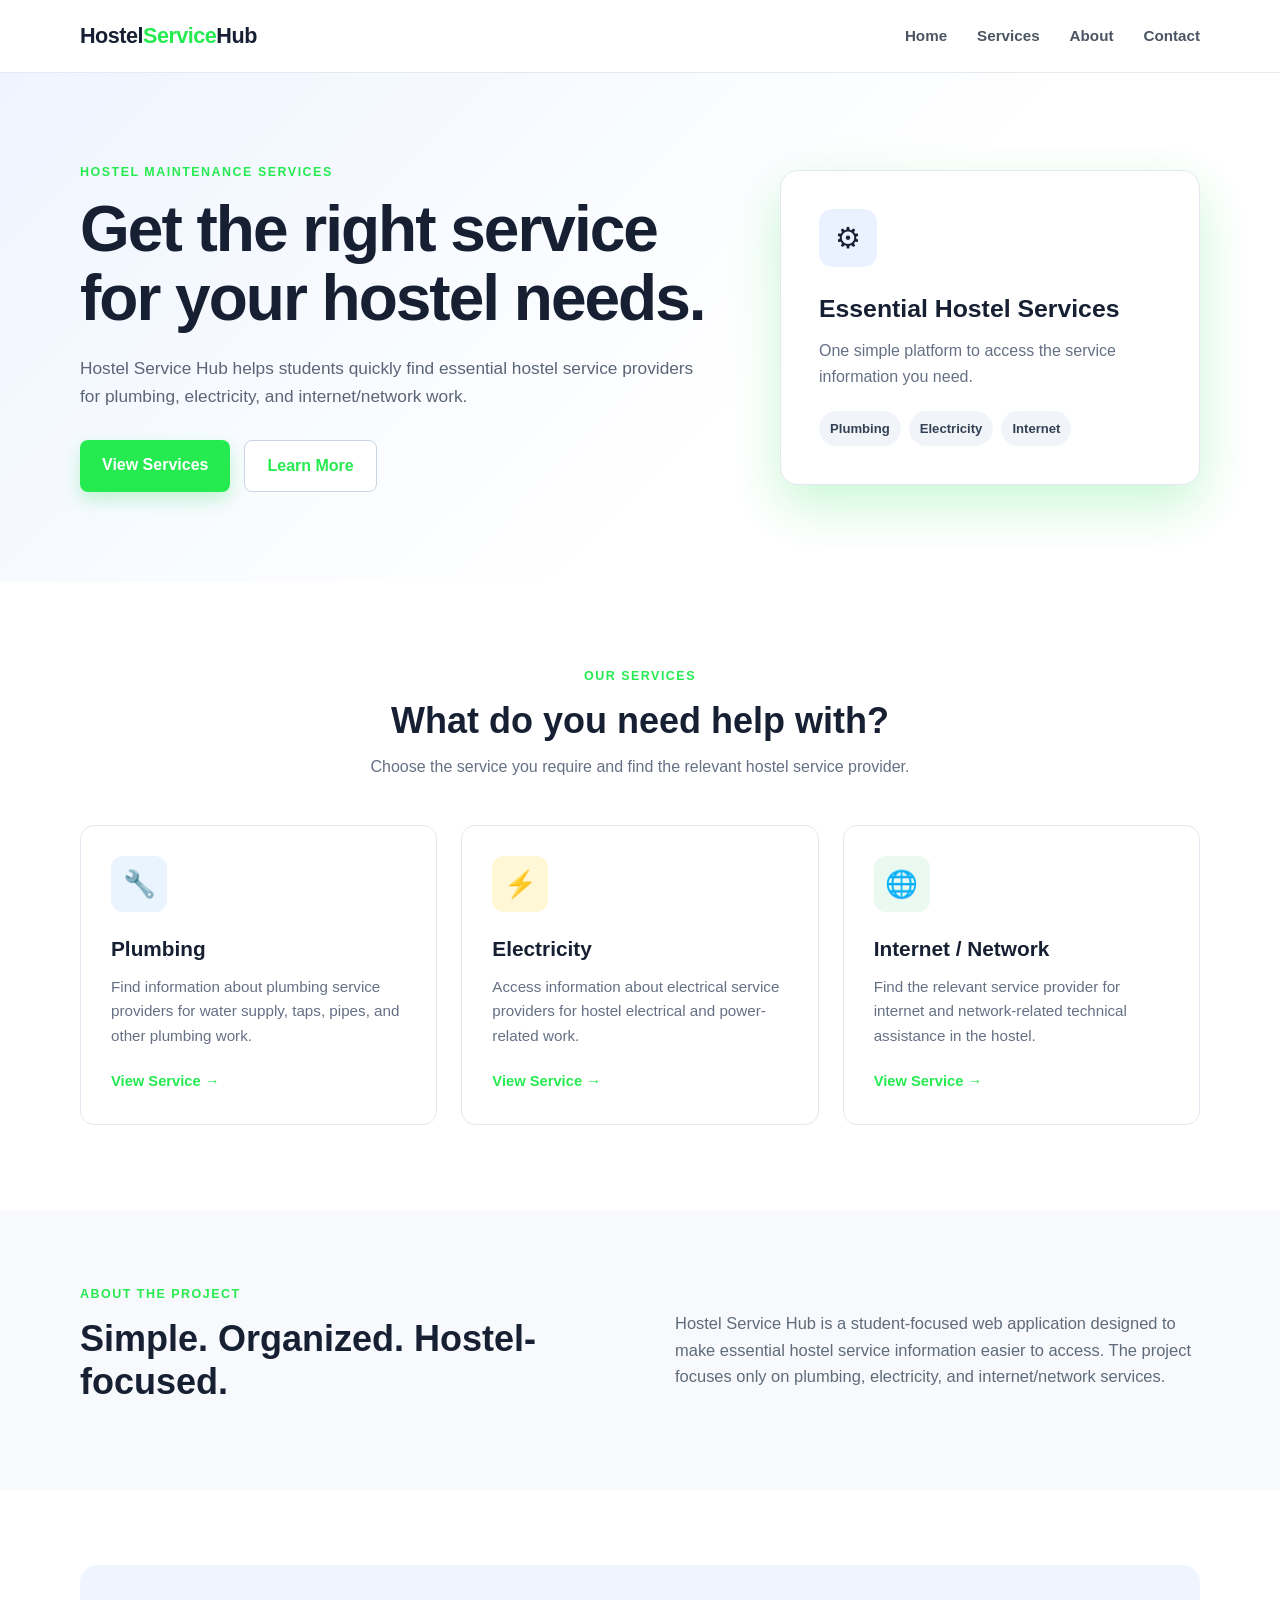
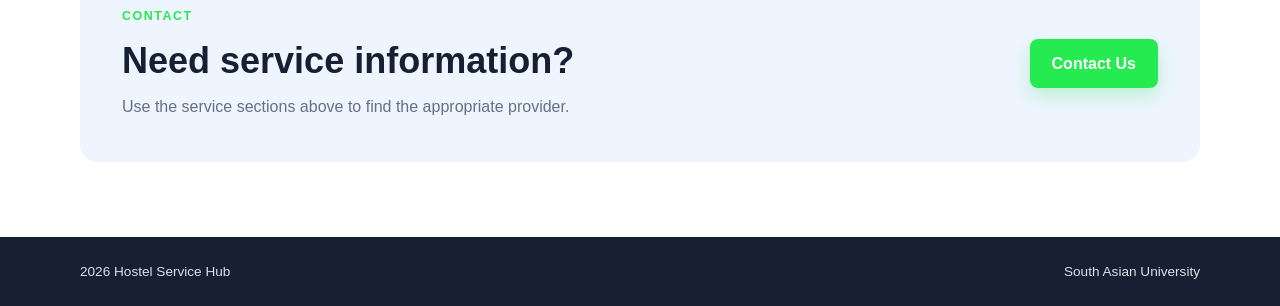
==== index.html @ 9fb8e8ba "Add files via upload" ====
<!DOCTYPE html>
<html lang="en">
<head>
<meta charset="UTF-8">
<meta name="viewport" content="width=device-width, initial-scale=1.0">
<title>Hostel Service Hub</title>
<link rel="stylesheet" href="style.css">
</head>
<body>

<header class="navbar">
  <div class="container nav-container">
    <a class="logo" href="#home">Hostel<span>Service</span>Hub</a>
    <nav>
      <ul class="nav-links">
        <li><a href="#home">Home</a></li>
        <li><a href="#services">Services</a></li>
        <li><a href="#about">About</a></li>
        <li><a href="#contact">Contact</a></li>
      </ul>
    </nav>
  </div>
</header>

<main>
<section class="hero" id="home">
  <div class="container hero-content">
    <div>
      <p class="tagline">HOSTEL MAINTENANCE SERVICES</p>
      <h1>Get the right service for your hostel needs.</h1>
      <p class="hero-description">
        Hostel Service Hub helps students quickly find essential hostel
        service providers for plumbing, electricity, and internet/network work.
      </p>
      <div class="hero-buttons">
        <a href="#services" class="btn primary-btn">View Services</a>
        <a href="#about" class="btn secondary-btn">Learn More</a>
      </div>
    </div>

    <div class="hero-card">
      <div class="card-icon">⚙</div>
      <h2>Essential Hostel Services</h2>
      <p>One simple platform to access the service information you need.</p>
      <div class="mini-services">
        <span>Plumbing</span><span>Electricity</span><span>Internet</span>
      </div>
    </div>
  </div>
</section>

<section class="services-section" id="services">
  <div class="container">
    <div class="section-heading">
      <p class="section-label">OUR SERVICES</p>
      <h2>What do you need help with?</h2>
      <p>Choose the service you require and find the relevant hostel service provider.</p>
    </div>

    <div class="service-grid">
      <article class="service-card">
        <div class="service-icon plumbing">🔧</div>
        <h3>Plumbing</h3>
        <p>Find information about plumbing service providers for water supply, taps, pipes, and other plumbing work.</p>
        <a href="#" class="service-link">View Service →</a>
      </article>

      <article class="service-card">
        <div class="service-icon electricity">⚡</div>
        <h3>Electricity</h3>
        <p>Access information about electrical service providers for hostel electrical and power-related work.</p>
        <a href="#" class="service-link">View Service →</a>
      </article>

      <article class="service-card">
        <div class="service-icon internet">🌐</div>
        <h3>Internet / Network</h3>
        <p>Find the relevant service provider for internet and network-related technical assistance in the hostel.</p>
        <a href="#" class="service-link">View Service →</a>
      </article>
    </div>
  </div>
</section>

<section class="about-section" id="about">
  <div class="container about-content">
    <div>
      <p class="section-label">ABOUT THE PROJECT</p>
      <h2>Simple. Organized. Hostel-focused.</h2>
    </div>
    <p>
      Hostel Service Hub is a student-focused web application designed to make
      essential hostel service information easier to access. The project
      focuses only on plumbing, electricity, and internet/network services.
    </p>
  </div>
</section>

<section class="contact-section" id="contact">
  <div class="container contact-box">
    <div>
      <p class="section-label">CONTACT</p>
      <h2>Need service information?</h2>
      <p>Use the service sections above to find the appropriate provider.</p>
    </div>
    <a href="mailto:123@123.123" class="btn primary-btn">Contact Us</a>
  </div>
</section>
</main>

<footer>
  <div class="container footer-content">
    <p>2026 Hostel Service Hub</p>
    <p>South Asian University</p>
  </div>
</footer>

</body>
</html>
---- style.css ----
*{margin:0;padding:0;box-sizing:border-box}
html{scroll-behavior:smooth}
body{font-family:Arial,Helvetica,sans-serif;color:#172033;background:#f7f9fc;line-height:1.6}
a{text-decoration:none}.container{width:min(1120px,90%);margin:0 auto}

.navbar{background:#fff;border-bottom:1px solid #e6eaf0;position:sticky;top:0;z-index:1000}
.nav-container{min-height:72px;display:flex;align-items:center;justify-content:space-between}
.logo{font-size:1.35rem;font-weight:800;color:#172033;letter-spacing:-.5px}.logo span{color:#25eb50}
.nav-links{list-style:none;display:flex;gap:30px}.nav-links a{color:#4b5563;font-size:.95rem;font-weight:600;transition:.2s}
.nav-links a:hover{color:#25eb50}

.hero{background:linear-gradient(135deg,#eef5ff 0%,#fff 60%);padding:90px 0}
.hero-content{display:grid;grid-template-columns:1.2fr .8fr;gap:70px;align-items:center}
.tagline,.section-label{color:#25eb50;font-size:.78rem;font-weight:800;letter-spacing:1.5px;margin-bottom:12px}
.hero h1{max-width:680px;font-size:clamp(2.4rem,5vw,4.2rem);line-height:1.08;letter-spacing:-2px;margin-bottom:22px}
.hero-description{max-width:650px;color:#5b6577;font-size:1.08rem;margin-bottom:30px}
.hero-buttons{display:flex;gap:14px;flex-wrap:wrap}
.btn{display:inline-block;padding:12px 22px;border-radius:8px;font-weight:700;transition:.2s}
.btn:hover{transform:translateY(-2px)}
.primary-btn{color:#fff;background:#25eb50;box-shadow:0 8px 18px rgba(29, 222, 78, 0.241)}
.secondary-btn{color:#25eb50;background:#fff;border:1px solid #cbd5e1}
.hero-card{background:#fff;padding:38px;border-radius:18px;border:1px solid #e2e8f0;box-shadow:0 20px 50px rgba(29, 222, 78, 0.241)}
.card-icon{width:58px;height:58px;display:grid;place-items:center;background:#eaf2ff;border-radius:14px;font-size:1.8rem;margin-bottom:22px}
.hero-card h2{margin-bottom:10px;font-size:1.55rem}.hero-card p{color:#667085;margin-bottom:22px}
.mini-services{display:flex;gap:8px;flex-wrap:wrap}.mini-services span{background:#f1f5f9;color:#334155;padding:7px 11px;border-radius:20px;font-size:.82rem;font-weight:600}

.services-section{padding:85px 0;background:#fff}
.section-heading{text-align:center;max-width:680px;margin:0 auto 45px}
.section-heading h2,.about-section h2,.contact-section h2{font-size:2.25rem;line-height:1.2;margin-bottom:12px}
.section-heading>p:last-child{color:#667085}
.service-grid{display:grid;grid-template-columns:repeat(3,1fr);gap:24px}
.service-card{padding:30px;border:1px solid #e2e8f0;border-radius:14px;background:#fff;transition:.2s}
.service-card:hover{transform:translateY(-5px);box-shadow:0 15px 35px rgba(29, 222, 78, 0.241)}
.service-icon{width:56px;height:56px;display:grid;place-items:center;border-radius:12px;font-size:1.65rem;margin-bottom:20px}
.plumbing{background:#eaf4ff}.electricity{background:#fff7d6}.internet{background:#eafaf1}
.service-card h3{font-size:1.3rem;margin-bottom:10px}.service-card p{color:#667085;font-size:.95rem;margin-bottom:20px}
.service-link{color:#25eb50;font-weight:700;font-size:.92rem}

.about-section{padding:75px 0;background:#f7f9fc}
.about-content{display:grid;grid-template-columns:1fr 1fr;gap:70px;align-items:center}
.about-content>p{color:#5f6b7a;font-size:1.03rem}

.contact-section{padding:75px 0;background:#fff}.contact-box{display:flex;align-items:center;justify-content:space-between;gap:30px;padding:42px;background:#eef5ff;border-radius:18px}
.contact-section p:last-child{color:#667085}

footer{background:#172033;color:#d9e0ea;padding:24px 0}.footer-content{display:flex;justify-content:space-between;gap:20px;flex-wrap:wrap;font-size:.85rem}

@media(max-width:850px){
.hero-content,.about-content{grid-template-columns:1fr}.hero{padding:65px 0}.hero-card{max-width:600px}
.service-grid{grid-template-columns:1fr}.contact-box{align-items:flex-start;flex-direction:column}
}
@media(max-width:650px){
.nav-container{min-height:65px}.nav-links{gap:12px}.nav-links a{font-size:.82rem}.logo{font-size:1.05rem}
.hero h1{letter-spacing:-1px}.hero-buttons{flex-direction:column;align-items:stretch}.btn{text-align:center}
.section-heading h2,.about-section h2,.contact-section h2{font-size:1.8rem}.contact-box{padding:30px}
}
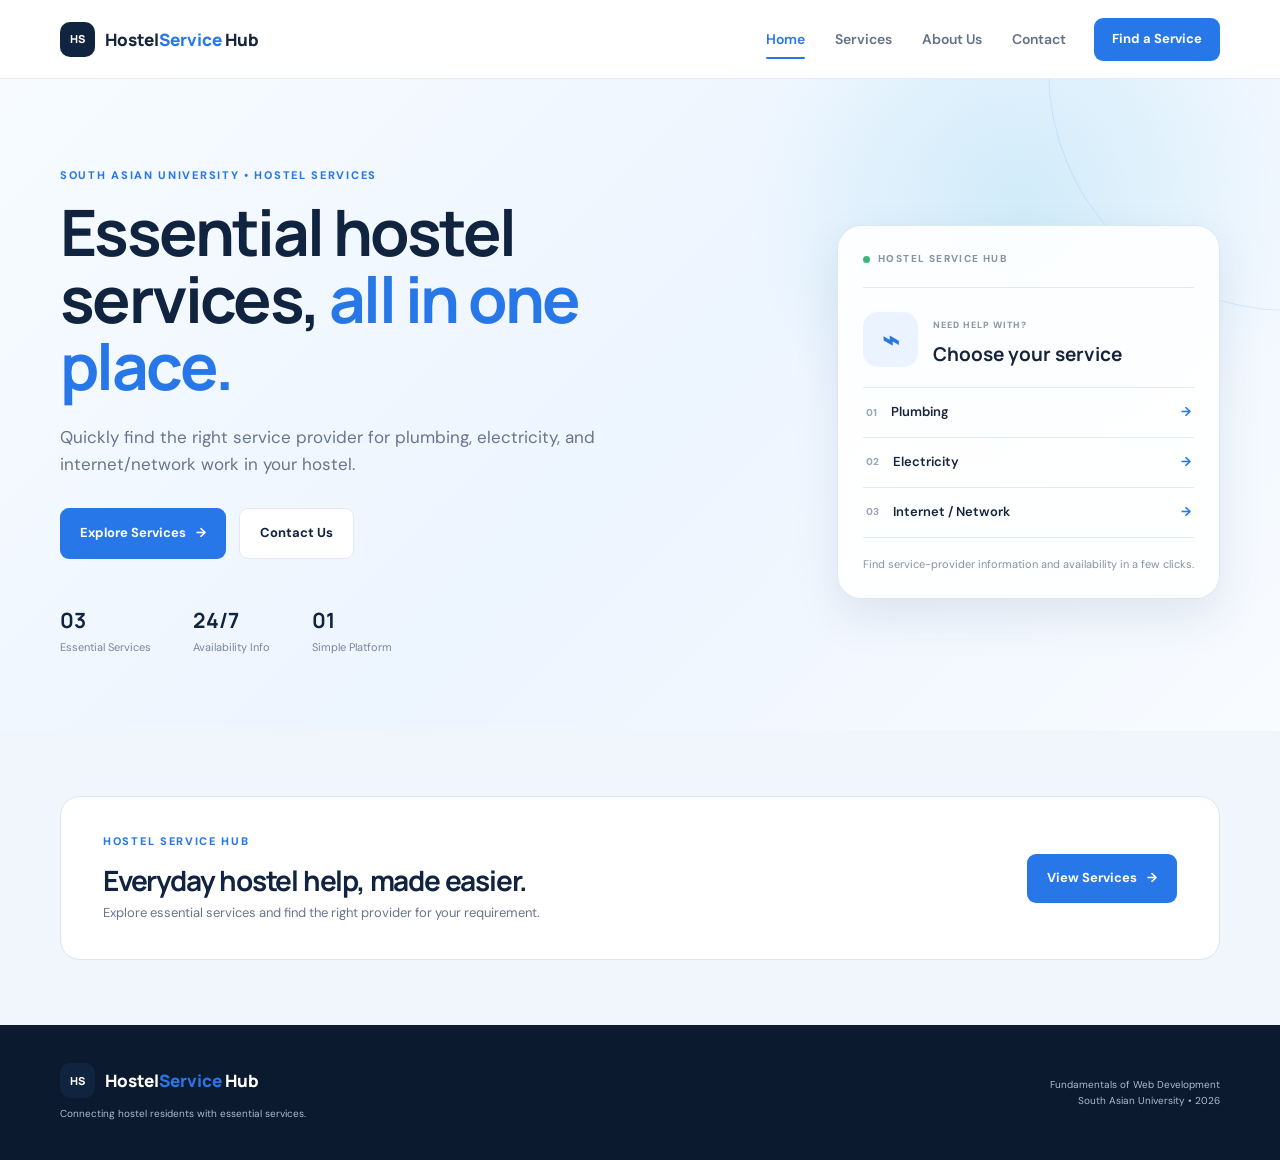
==== commit 40ff9ccc: "Add files via upload" ====
--- a/index.html
+++ b/index.html
@@ -1,117 +1,75 @@
 <!DOCTYPE html>
 <html lang="en">
 <head>
-<meta charset="UTF-8">
-<meta name="viewport" content="width=device-width, initial-scale=1.0">
-<title>Hostel Service Hub</title>
-<link rel="stylesheet" href="style.css">
+  <meta charset="UTF-8">
+  <meta name="viewport" content="width=device-width, initial-scale=1.0">
+  <title>Home | Hostel Service Hub</title>
+  <link rel="stylesheet" href="style.css">
 </head>
 <body>
 
-<header class="navbar">
-  <div class="container nav-container">
-    <a class="logo" href="#home">Hostel<span>Service</span>Hub</a>
-    <nav>
-      <ul class="nav-links">
-        <li><a href="#home">Home</a></li>
-        <li><a href="#services">Services</a></li>
-        <li><a href="#about">About</a></li>
-        <li><a href="#contact">Contact</a></li>
-      </ul>
+<header class="site-header">
+  <div class="container nav-wrapper">
+    <a href="index.html" class="logo"><span class="logo-mark">HS</span><span>Hostel<span class="logo-accent">Service</span> Hub</span></a>
+    <nav class="navbar" aria-label="Main navigation">
+      <a href="index.html" class="active">Home</a>
+      <a href="services.html" class="">Services</a>
+      <a href="about.html" class="">About Us</a>
+      <a href="contact.html" class="">Contact</a>
     </nav>
+    <a href="services.html" class="nav-button">Find a Service</a>
   </div>
 </header>
 
 <main>
-<section class="hero" id="home">
-  <div class="container hero-content">
-    <div>
-      <p class="tagline">HOSTEL MAINTENANCE SERVICES</p>
-      <h1>Get the right service for your hostel needs.</h1>
-      <p class="hero-description">
-        Hostel Service Hub helps students quickly find essential hostel
-        service providers for plumbing, electricity, and internet/network work.
-      </p>
-      <div class="hero-buttons">
-        <a href="#services" class="btn primary-btn">View Services</a>
-        <a href="#about" class="btn secondary-btn">Learn More</a>
+
+<section class="hero">
+  <div class="container hero-grid">
+    <div class="hero-content">
+      <p class="eyebrow">SOUTH ASIAN UNIVERSITY • HOSTEL SERVICES</p>
+      <h1>Essential hostel services, <span>all in one place.</span></h1>
+      <p class="hero-text">Quickly find the right service provider for plumbing, electricity, and internet/network work in your hostel.</p>
+      <div class="hero-actions">
+        <a href="services.html" class="primary-button">Explore Services <span>→</span></a>
+        <a href="contact.html" class="secondary-button">Contact Us</a>
+      </div>
+      <div class="hero-stats">
+        <div><strong>03</strong><span>Essential Services</span></div>
+        <div><strong>24/7</strong><span>Availability Info</span></div>
+        <div><strong>01</strong><span>Simple Platform</span></div>
       </div>
     </div>
-
     <div class="hero-card">
-      <div class="card-icon">⚙</div>
-      <h2>Essential Hostel Services</h2>
-      <p>One simple platform to access the service information you need.</p>
-      <div class="mini-services">
-        <span>Plumbing</span><span>Electricity</span><span>Internet</span>
+      <div class="hero-card-top"><span class="status-dot"></span><span>HOSTEL SERVICE HUB</span></div>
+      <div class="service-preview"><div class="preview-icon blue">⌁</div><div><small>NEED HELP WITH?</small><h3>Choose your service</h3></div></div>
+      <div class="preview-list">
+        <div><span>01</span> Plumbing <b>→</b></div>
+        <div><span>02</span> Electricity <b>→</b></div>
+        <div><span>03</span> Internet / Network <b>→</b></div>
       </div>
+      <p class="card-note">Find service-provider information and availability in a few clicks.</p>
     </div>
   </div>
 </section>
-
-<section class="services-section" id="services">
-  <div class="container">
-    <div class="section-heading">
-      <p class="section-label">OUR SERVICES</p>
-      <h2>What do you need help with?</h2>
-      <p>Choose the service you require and find the relevant hostel service provider.</p>
-    </div>
-
-    <div class="service-grid">
-      <article class="service-card">
-        <div class="service-icon plumbing">🔧</div>
-        <h3>Plumbing</h3>
-        <p>Find information about plumbing service providers for water supply, taps, pipes, and other plumbing work.</p>
-        <a href="#" class="service-link">View Service →</a>
-      </article>
-
-      <article class="service-card">
-        <div class="service-icon electricity">⚡</div>
-        <h3>Electricity</h3>
-        <p>Access information about electrical service providers for hostel electrical and power-related work.</p>
-        <a href="#" class="service-link">View Service →</a>
-      </article>
-
-      <article class="service-card">
-        <div class="service-icon internet">🌐</div>
-        <h3>Internet / Network</h3>
-        <p>Find the relevant service provider for internet and network-related technical assistance in the hostel.</p>
-        <a href="#" class="service-link">View Service →</a>
-      </article>
-    </div>
+<section class="contact-section">
+  <div class="container contact-box">
+    <div><p class="eyebrow">HOSTEL SERVICE HUB</p><h2>Everyday hostel help, made easier.</h2><p>Explore essential services and find the right provider for your requirement.</p></div>
+    <a href="services.html" class="primary-button">View Services <span>→</span></a>
   </div>
 </section>
 
-<section class="about-section" id="about">
-  <div class="container about-content">
-    <div>
-      <p class="section-label">ABOUT THE PROJECT</p>
-      <h2>Simple. Organized. Hostel-focused.</h2>
-    </div>
-    <p>
-      Hostel Service Hub is a student-focused web application designed to make
-      essential hostel service information easier to access. The project
-      focuses only on plumbing, electricity, and internet/network services.
-    </p>
-  </div>
-</section>
-
-<section class="contact-section" id="contact">
-  <div class="container contact-box">
-    <div>
-      <p class="section-label">CONTACT</p>
-      <h2>Need service information?</h2>
-      <p>Use the service sections above to find the appropriate provider.</p>
-    </div>
-    <a href="mailto:123@123.123" class="btn primary-btn">Contact Us</a>
-  </div>
-</section>
 </main>
 
-<footer>
-  <div class="container footer-content">
-    <p>2026 Hostel Service Hub</p>
-    <p>South Asian University</p>
+<footer class="site-footer">
+  <div class="container footer-wrapper">
+    <div>
+      <a href="index.html" class="logo footer-logo"><span class="logo-mark">HS</span><span>Hostel<span class="logo-accent">Service</span> Hub</span></a>
+      <p>Connecting hostel residents with essential services.</p>
+    </div>
+    <div class="footer-right">
+      <p>Fundamentals of Web Development</p>
+      <p>South Asian University • 2026</p>
+    </div>
   </div>
 </footer>
 
--- a/style.css
+++ b/style.css
@@ -1,56 +1,141 @@
-*{margin:0;padding:0;box-sizing:border-box}
+@import url('https://fonts.googleapis.com/css2?family=DM+Sans:wght@400;500;600;700&family=Manrope:wght@500;600;700;800&display=swap');:root{--navy:#10233f;--blue:#2877e8;--blue-dark:#1b5fbe;--sky:#eaf3ff;--cyan:#36b9d8;--yellow:#f5b940;--orange:#e58b35;--ink:#17243a;--muted:#68758a;--line:#e3e9f1;--surface:#f7f9fc;--white:#ffffff;--shadow:0 18px 45px rgba(25,55,95,0.10);--radius:20px}
+*{box-sizing:border-box;margin:0;padding:0}
 html{scroll-behavior:smooth}
-body{font-family:Arial,Helvetica,sans-serif;color:#172033;background:#f7f9fc;line-height:1.6}
-a{text-decoration:none}.container{width:min(1120px,90%);margin:0 auto}
-
-.navbar{background:#fff;border-bottom:1px solid #e6eaf0;position:sticky;top:0;z-index:1000}
-.nav-container{min-height:72px;display:flex;align-items:center;justify-content:space-between}
-.logo{font-size:1.35rem;font-weight:800;color:#172033;letter-spacing:-.5px}.logo span{color:#25eb50}
-.nav-links{list-style:none;display:flex;gap:30px}.nav-links a{color:#4b5563;font-size:.95rem;font-weight:600;transition:.2s}
-.nav-links a:hover{color:#25eb50}
-
-.hero{background:linear-gradient(135deg,#eef5ff 0%,#fff 60%);padding:90px 0}
-.hero-content{display:grid;grid-template-columns:1.2fr .8fr;gap:70px;align-items:center}
-.tagline,.section-label{color:#25eb50;font-size:.78rem;font-weight:800;letter-spacing:1.5px;margin-bottom:12px}
-.hero h1{max-width:680px;font-size:clamp(2.4rem,5vw,4.2rem);line-height:1.08;letter-spacing:-2px;margin-bottom:22px}
-.hero-description{max-width:650px;color:#5b6577;font-size:1.08rem;margin-bottom:30px}
-.hero-buttons{display:flex;gap:14px;flex-wrap:wrap}
-.btn{display:inline-block;padding:12px 22px;border-radius:8px;font-weight:700;transition:.2s}
-.btn:hover{transform:translateY(-2px)}
-.primary-btn{color:#fff;background:#25eb50;box-shadow:0 8px 18px rgba(29, 222, 78, 0.241)}
-.secondary-btn{color:#25eb50;background:#fff;border:1px solid #cbd5e1}
-.hero-card{background:#fff;padding:38px;border-radius:18px;border:1px solid #e2e8f0;box-shadow:0 20px 50px rgba(29, 222, 78, 0.241)}
-.card-icon{width:58px;height:58px;display:grid;place-items:center;background:#eaf2ff;border-radius:14px;font-size:1.8rem;margin-bottom:22px}
-.hero-card h2{margin-bottom:10px;font-size:1.55rem}.hero-card p{color:#667085;margin-bottom:22px}
-.mini-services{display:flex;gap:8px;flex-wrap:wrap}.mini-services span{background:#f1f5f9;color:#334155;padding:7px 11px;border-radius:20px;font-size:.82rem;font-weight:600}
-
-.services-section{padding:85px 0;background:#fff}
-.section-heading{text-align:center;max-width:680px;margin:0 auto 45px}
-.section-heading h2,.about-section h2,.contact-section h2{font-size:2.25rem;line-height:1.2;margin-bottom:12px}
-.section-heading>p:last-child{color:#667085}
-.service-grid{display:grid;grid-template-columns:repeat(3,1fr);gap:24px}
-.service-card{padding:30px;border:1px solid #e2e8f0;border-radius:14px;background:#fff;transition:.2s}
-.service-card:hover{transform:translateY(-5px);box-shadow:0 15px 35px rgba(29, 222, 78, 0.241)}
-.service-icon{width:56px;height:56px;display:grid;place-items:center;border-radius:12px;font-size:1.65rem;margin-bottom:20px}
-.plumbing{background:#eaf4ff}.electricity{background:#fff7d6}.internet{background:#eafaf1}
-.service-card h3{font-size:1.3rem;margin-bottom:10px}.service-card p{color:#667085;font-size:.95rem;margin-bottom:20px}
-.service-link{color:#25eb50;font-weight:700;font-size:.92rem}
-
-.about-section{padding:75px 0;background:#f7f9fc}
-.about-content{display:grid;grid-template-columns:1fr 1fr;gap:70px;align-items:center}
-.about-content>p{color:#5f6b7a;font-size:1.03rem}
-
-.contact-section{padding:75px 0;background:#fff}.contact-box{display:flex;align-items:center;justify-content:space-between;gap:30px;padding:42px;background:#eef5ff;border-radius:18px}
-.contact-section p:last-child{color:#667085}
-
-footer{background:#172033;color:#d9e0ea;padding:24px 0}.footer-content{display:flex;justify-content:space-between;gap:20px;flex-wrap:wrap;font-size:.85rem}
-
-@media(max-width:850px){
-.hero-content,.about-content{grid-template-columns:1fr}.hero{padding:65px 0}.hero-card{max-width:600px}
-.service-grid{grid-template-columns:1fr}.contact-box{align-items:flex-start;flex-direction:column}
+body{font-family:"DM Sans",Arial,sans-serif;color:var(--ink);background:var(--white);line-height:1.6}
+a{color:inherit;text-decoration:none}
+.container{width:min(1160px,calc(100% - 48px));margin:0 auto}
+.site-header{position:sticky;top:0;z-index:100;background:rgba(255,255,255,0.96);border-bottom:1px solid rgba(227,233,241,0.9);backdrop-filter:blur(12px)}
+.nav-wrapper{min-height:78px;display:flex;align-items:center;justify-content:space-between;gap:28px}
+.logo{display:flex;align-items:center;gap:10px;font-family:"Manrope",sans-serif;font-weight:800;font-size:17px;white-space:nowrap}
+.logo-mark{width:35px;height:35px;display:grid;place-items:center;border-radius:10px;color:var(--white);background:var(--navy);font-size:11px;letter-spacing:.5px}
+.logo-accent{color:var(--blue)}
+.navbar{display:flex;align-items:center;gap:30px;margin-left:auto}
+.navbar a{position:relative;color:#657187;font-size:14px;font-weight:600;padding:28px 0;transition:color .2s ease}
+.navbar a:hover,.navbar a.active{color:var(--blue)}
+.navbar a.active::after{content:"";position:absolute;left:0;right:0;bottom:19px;height:2px;border-radius:2px;background:var(--blue)}
+.nav-button,.primary-button,.secondary-button,.contact-button{display:inline-flex;align-items:center;justify-content:center;gap:10px;border-radius:9px;font-size:13px;font-weight:700;transition:transform .2s ease,box-shadow .2s ease,background .2s ease}
+.nav-button{padding:11px 18px;color:var(--white);background:var(--blue)}
+.nav-button:hover,.primary-button:hover,.contact-button:hover{transform:translateY(-2px);box-shadow:0 10px 22px rgba(40,119,232,.20)}
+.hero{position:relative;overflow:hidden;padding:88px 0 74px;background:radial-gradient(circle at 80% 20%,rgba(53,184,216,.16),transparent 24%),linear-gradient(135deg,#f7fbff 0%,#edf5ff 52%,#f8fbff 100%)}
+.hero::before{content:"";position:absolute;width:480px;height:480px;right:-250px;top:-250px;border:1px solid rgba(40,119,232,.12);border-radius:50%}
+.hero-grid{display:grid;grid-template-columns:1.08fr .92fr;align-items:center;gap:76px}
+.eyebrow{color:var(--blue);font-size:11px;font-weight:800;letter-spacing:1.7px;margin-bottom:13px}
+.hero h1{max-width:690px;font-family:"Manrope",sans-serif;font-size:clamp(42px,5vw,67px);line-height:1.05;letter-spacing:-2.6px;color:var(--navy)}
+.hero h1 span{color:var(--blue)}
+.hero-text{max-width:610px;margin:24px 0 30px;color:var(--muted);font-size:17px}
+.hero-actions{display:flex;gap:13px;flex-wrap:wrap}
+.primary-button{padding:14px 20px;color:var(--white);background:var(--blue)}
+.secondary-button{padding:14px 20px;color:var(--navy);background:var(--white);border:1px solid var(--line)}
+.hero-stats{display:flex;gap:42px;margin-top:45px}
+.hero-stats div{display:flex;flex-direction:column}
+.hero-stats strong{color:var(--navy);font-family:"Manrope",sans-serif;font-size:21px}
+.hero-stats span{color:#7a8698;font-size:11px;margin-top:2px}
+.hero-card{position:relative;max-width:440px;justify-self:end;padding:25px;border:1px solid rgba(218,229,241,.9);border-radius:24px;background:rgba(255,255,255,.90);box-shadow:var(--shadow)}
+.hero-card-top{display:flex;align-items:center;gap:8px;color:#8792a2;font-size:10px;font-weight:800;letter-spacing:1.4px;padding-bottom:20px;border-bottom:1px solid var(--line)}
+.status-dot{width:7px;height:7px;border-radius:50%;background:#39b777}
+.service-preview{display:flex;align-items:center;gap:15px;padding:22px 0 18px}
+.preview-icon,.service-icon{display:grid;place-items:center;border-radius:15px;font-family:"Manrope",sans-serif;font-weight:800}
+.preview-icon{width:55px;height:55px;font-size:29px;background:var(--sky);color:var(--blue)}
+.service-preview small{color:#8b96a5;font-size:9px;font-weight:800;letter-spacing:1px}
+.service-preview h3{margin-top:3px;font-family:"Manrope",sans-serif;font-size:19px}
+.preview-list{border-top:1px solid var(--line)}
+.preview-list div{display:flex;align-items:center;gap:14px;padding:14px 3px;border-bottom:1px solid var(--line);color:var(--ink);font-size:13px;font-weight:600}
+.preview-list span{color:#9aa5b5;font-size:10px;font-weight:800}
+.preview-list b{margin-left:auto;color:var(--blue)}
+.card-note{padding-top:18px;color:#8792a2;font-size:11px}
+.services-section,.providers-section{padding:90px 0}
+.services-section{background:var(--white)}
+.providers-section{background:var(--surface)}
+.section-heading{display:flex;align-items:end;justify-content:space-between;gap:40px;margin-bottom:40px}
+.section-heading h2,.about-section h2,.contact-box h2{font-family:"Manrope",sans-serif;color:var(--navy);font-size:clamp(29px,3vw,39px);line-height:1.15;letter-spacing:-1.2px}
+.section-heading>p{max-width:410px;color:var(--muted);font-size:14px}
+.service-grid{display:grid;grid-template-columns:repeat(3,1fr);gap:20px}
+.service-card{position:relative;min-height:330px;padding:30px;border-radius:var(--radius);border:1px solid var(--line);background:var(--white);overflow:hidden;transition:transform .25s ease,box-shadow .25s ease}
+.service-card:hover{transform:translateY(-6px);box-shadow:var(--shadow)}
+.service-card::after{content:"";position:absolute;width:150px;height:150px;border-radius:50%;right:-80px;bottom:-80px;opacity:.45}
+.service-card.plumbing::after{background:#dff3ff}
+.service-card.electricity::after{background:#fff1c9}
+.service-card.internet::after{background:#e5e0ff}
+.card-number{position:absolute;top:28px;right:28px;color:#a3adbb;font-size:10px;font-weight:800}
+.service-icon{width:58px;height:58px;margin-bottom:27px;font-size:27px}
+.plumbing .service-icon{color:#1484bc;background:#e5f6ff}
+.electricity .service-icon{color:#c88713;background:#fff4d7}
+.internet .service-icon{color:#6555be;background:#eeebff}
+.service-card h3{font-family:"Manrope",sans-serif;font-size:22px;margin-bottom:10px}
+.service-card p{min-height:85px;color:var(--muted);font-size:13px}
+.service-card a{display:inline-flex;gap:9px;margin-top:19px;color:var(--blue);font-size:12px;font-weight:800}
+.provider-grid{display:grid;grid-template-columns:1fr;gap:12px}
+.provider-card{display:grid;grid-template-columns:auto 1fr auto;align-items:center;gap:18px;padding:19px 22px;border:1px solid var(--line);border-radius:15px;background:var(--white)}
+.provider-avatar{width:53px;height:53px;display:grid;place-items:center;border-radius:50%;color:var(--blue);background:var(--sky);font-family:"Manrope",sans-serif;font-size:13px;font-weight:800}
+.provider-tag{color:var(--blue);font-size:8px;font-weight:800;letter-spacing:1.2px}
+.provider-info h3{margin:2px 0 0;font-family:"Manrope",sans-serif;font-size:17px}
+.provider-info p{color:var(--muted);font-size:11px}
+.provider-meta{display:flex;gap:18px;margin-top:6px;color:#758194;font-size:10px}
+.provider-meta span:first-child{color:#30a66c;font-weight:700}
+.contact-button{padding:9px 15px;color:var(--blue);background:var(--sky)}
+.about-section{padding:90px 0;background:var(--navy);color:var(--white)}
+.about-grid{display:grid;grid-template-columns:.9fr 1.1fr;gap:100px;align-items:center}
+.about-section .eyebrow{color:#70b3ff}
+.about-section h2{color:var(--white)}
+.about-section p{color:#b7c5d8;font-size:14px;margin-bottom:16px}
+.about-section p:last-child{margin-bottom:0}
+.contact-section{padding:65px 0;background:#f1f6fc}
+.contact-box{display:flex;align-items:center;justify-content:space-between;gap:30px;padding:36px 42px;border:1px solid #dce6f1;border-radius:20px;background:var(--white)}
+.contact-box h2{font-size:28px;margin-bottom:7px}
+.contact-box p:not(.eyebrow){color:var(--muted);font-size:13px}
+.site-footer{padding:38px 0;background:#0b1a2e;color:#aebbd0}
+.footer-wrapper{display:flex;align-items:center;justify-content:space-between;gap:30px}
+.footer-logo{color:var(--white);margin-bottom:8px}
+.site-footer p{font-size:10px}
+.footer-right{text-align:right}
+@media (max-width:980px){.navbar{gap:18px}
+.nav-button{display:none}
+.hero-grid{grid-template-columns:1fr;gap:45px}
+.hero-card{justify-self:start;width:min(100%,440px)}
+.service-grid{grid-template-columns:1fr}
+.service-card{min-height:auto}
+.service-card p{min-height:auto}
+.about-grid{grid-template-columns:1fr;gap:35px}
 }
-@media(max-width:650px){
-.nav-container{min-height:65px}.nav-links{gap:12px}.nav-links a{font-size:.82rem}.logo{font-size:1.05rem}
-.hero h1{letter-spacing:-1px}.hero-buttons{flex-direction:column;align-items:stretch}.btn{text-align:center}
-.section-heading h2,.about-section h2,.contact-section h2{font-size:1.8rem}.contact-box{padding:30px}
+@media (max-width:700px){.container{width:min(100% - 30px,1160px)}
+.nav-wrapper{min-height:68px}
+.logo{font-size:14px}
+.navbar{display:none}
+.hero{padding:62px 0 58px}
+.hero h1{font-size:42px;letter-spacing:-1.8px}
+.hero-text{font-size:15px}
+.hero-stats{gap:20px;justify-content:space-between}
+.hero-stats span{font-size:9px}
+.section-heading{display:block}
+.section-heading>p{margin-top:15px}
+.services-section,.providers-section,.about-section{padding:65px 0}
+.provider-card{grid-template-columns:auto 1fr}
+.provider-card .contact-button{grid-column:2;justify-self:start}
+.contact-box{display:block;padding:28px}
+.contact-box .primary-button{margin-top:22px}
+.footer-wrapper{display:block}
+.footer-right{margin-top:20px;text-align:left}
 }
+.page-banner{padding:62px 0;background:linear-gradient(135deg,#f7fbff 0%,#edf5ff 60%,#f8fbff 100%)}
+.page-banner h1{color:var(--navy);font-family:"Manrope",sans-serif;font-size:clamp(36px,5vw,54px);line-height:1.1;letter-spacing:-1.8px}
+.page-banner p:not(.eyebrow){max-width:650px;margin-top:14px;color:var(--muted);font-size:16px}
+.page-content{padding:75px 0}
+.about-copy{max-width:850px}
+.about-copy p{color:var(--muted);margin:0 0 18px}
+.about-highlights{display:grid;grid-template-columns:repeat(3,1fr);gap:18px;margin-top:35px}
+.highlight-card{padding:24px;border:1px solid var(--line);border-radius:16px;background:var(--white)}
+.highlight-card strong{display:block;color:var(--blue);font:800 27px "Manrope",sans-serif}
+.highlight-card span{color:var(--muted);font-size:13px}
+.contact-layout{display:grid;grid-template-columns:.85fr 1.15fr;gap:45px;align-items:start}
+.contact-details{padding:28px;border-radius:18px;background:var(--navy);color:white}
+.contact-details h2{margin-bottom:12px;font:700 25px "Manrope",sans-serif}
+.contact-details p{color:#c4d0df;margin:12px 0;font-size:14px}
+.contact-form{padding:30px;border:1px solid var(--line);border-radius:18px;background:white;box-shadow:var(--shadow)}
+.contact-form label{display:block;margin:0 0 7px;color:var(--ink);font-size:13px;font-weight:700}
+.contact-form input,.contact-form select,.contact-form textarea{width:100%;margin-bottom:18px;padding:12px 13px;border:1px solid var(--line);border-radius:8px;font:14px "DM Sans",sans-serif;color:var(--ink);background:#fff}
+.contact-form textarea{min-height:125px;resize:vertical}
+.contact-form button{border:0;cursor:pointer;font-family:"DM Sans",sans-serif}
+@media (max-width:700px){.about-highlights,.contact-layout{grid-template-columns:1fr}
+.page-content{padding:55px 0}
+.contact-form{padding:22px}
+}
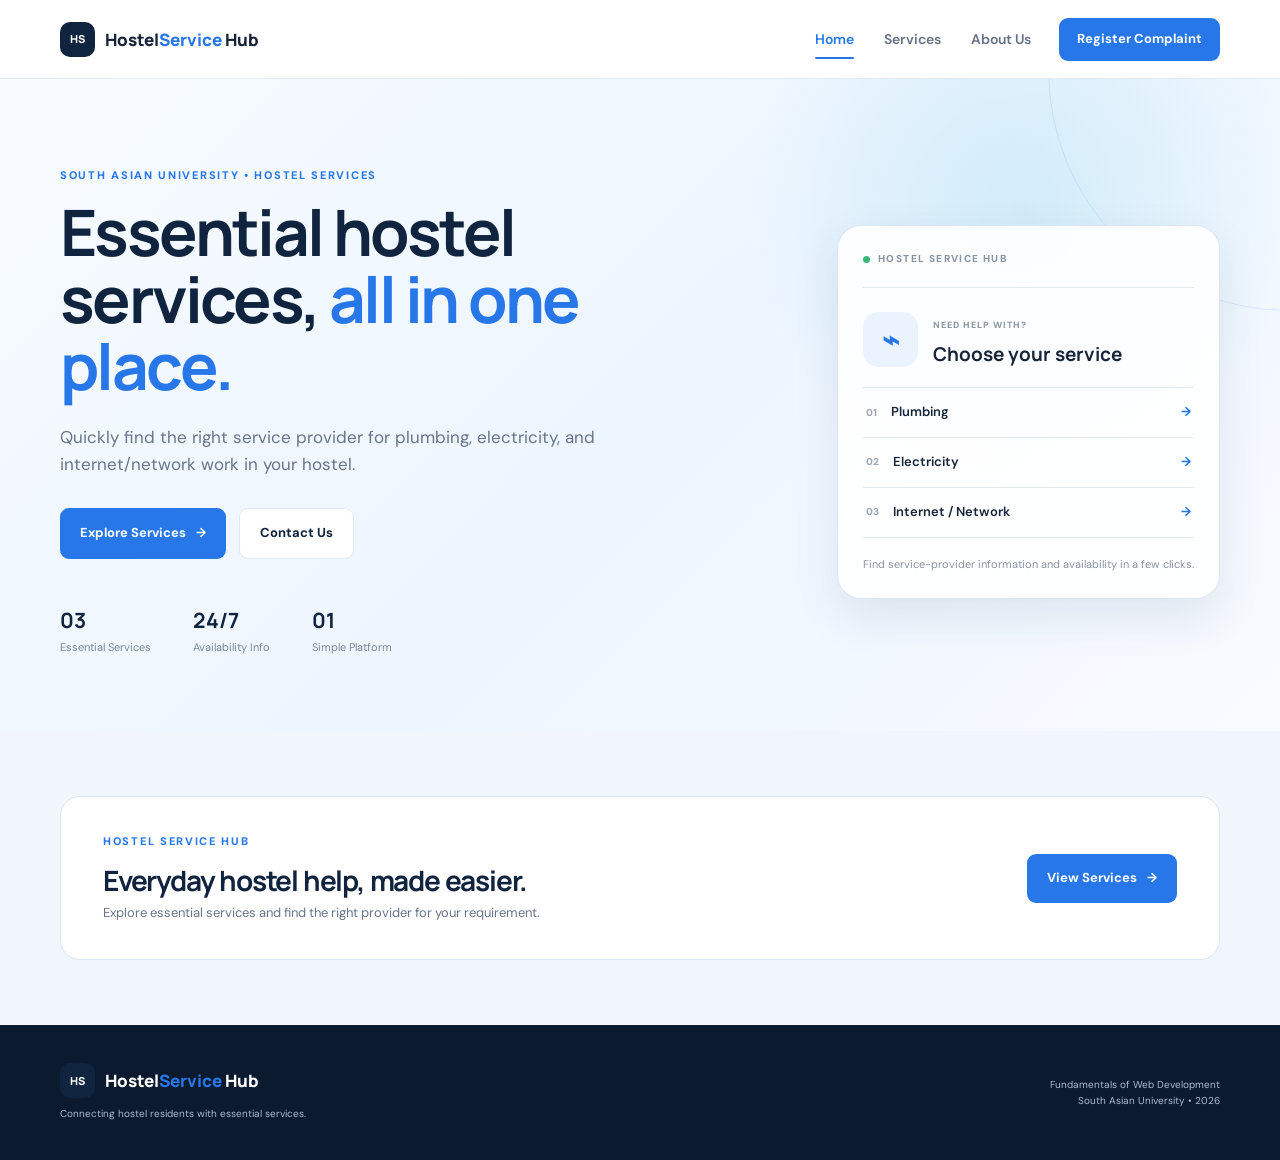
==== commit d93f8f58: "Add files via upload" ====
--- a/index.html
+++ b/index.html
@@ -15,9 +15,8 @@
       <a href="index.html" class="active">Home</a>
       <a href="services.html" class="">Services</a>
       <a href="about.html" class="">About Us</a>
-      <a href="contact.html" class="">Contact</a>
     </nav>
-    <a href="services.html" class="nav-button">Find a Service</a>
+    <a href="complaint.html" class="nav-button">Register Complaint</a>
   </div>
 </header>
 
--- a/style.css
+++ b/style.css
@@ -139,3 +139,28 @@
 .page-content{padding:55px 0}
 .contact-form{padding:22px}
 }
+
+
+/* Login and complaint page */
+.complaint-container{max-width:760px}
+.auth-card,.complaint-card{padding:36px;border:1px solid var(--line);border-radius:20px;background:var(--white);box-shadow:var(--shadow)}
+.auth-card h2,.complaint-card h2{font-family:"Manrope",sans-serif;color:var(--navy);font-size:29px;line-height:1.2}
+.auth-intro{margin:10px 0 22px;color:var(--muted);font-size:14px}
+.auth-tabs{display:flex;gap:8px;margin:22px 0;border-bottom:1px solid var(--line)}
+.auth-tab{padding:11px 18px;border:0;border-bottom:2px solid transparent;background:transparent;color:var(--muted);font:600 14px "DM Sans",sans-serif;cursor:pointer}
+.auth-tab.active{border-bottom-color:var(--blue);color:var(--blue)}
+.simple-form label{display:block;margin:0 0 7px;color:var(--ink);font-size:13px;font-weight:700}
+.simple-form input,.simple-form select,.simple-form textarea{width:100%;margin-bottom:18px;padding:12px 13px;border:1px solid var(--line);border-radius:8px;font:14px "DM Sans",sans-serif;color:var(--ink);background:#fff}
+.simple-form textarea{min-height:130px;resize:vertical}
+.simple-form button{border:0;cursor:pointer;font-family:"DM Sans",sans-serif}
+.auth-submit{width:100%;margin-top:5px}
+.hidden{display:none!important}
+.form-message{min-height:20px;margin-top:12px;font-size:13px;font-weight:600}
+.error-message{color:#c0392b}
+.success-message{color:#16834a}
+.demo-note{margin-top:22px;padding:13px 15px;border-radius:9px;background:var(--surface);color:var(--muted);font-size:11px}
+.complaint-heading{display:flex;justify-content:space-between;align-items:flex-start;gap:20px;margin-bottom:25px}
+.logout-button{padding:9px 14px;border:1px solid var(--line);border-radius:8px;background:var(--white);color:var(--navy);font:600 12px "DM Sans",sans-serif;cursor:pointer}
+.logout-button:hover{border-color:var(--blue);color:var(--blue)}
+@media (max-width:700px){.auth-card,.complaint-card{padding:23px}.complaint-heading{display:block}.logout-button{margin-top:15px}}
+
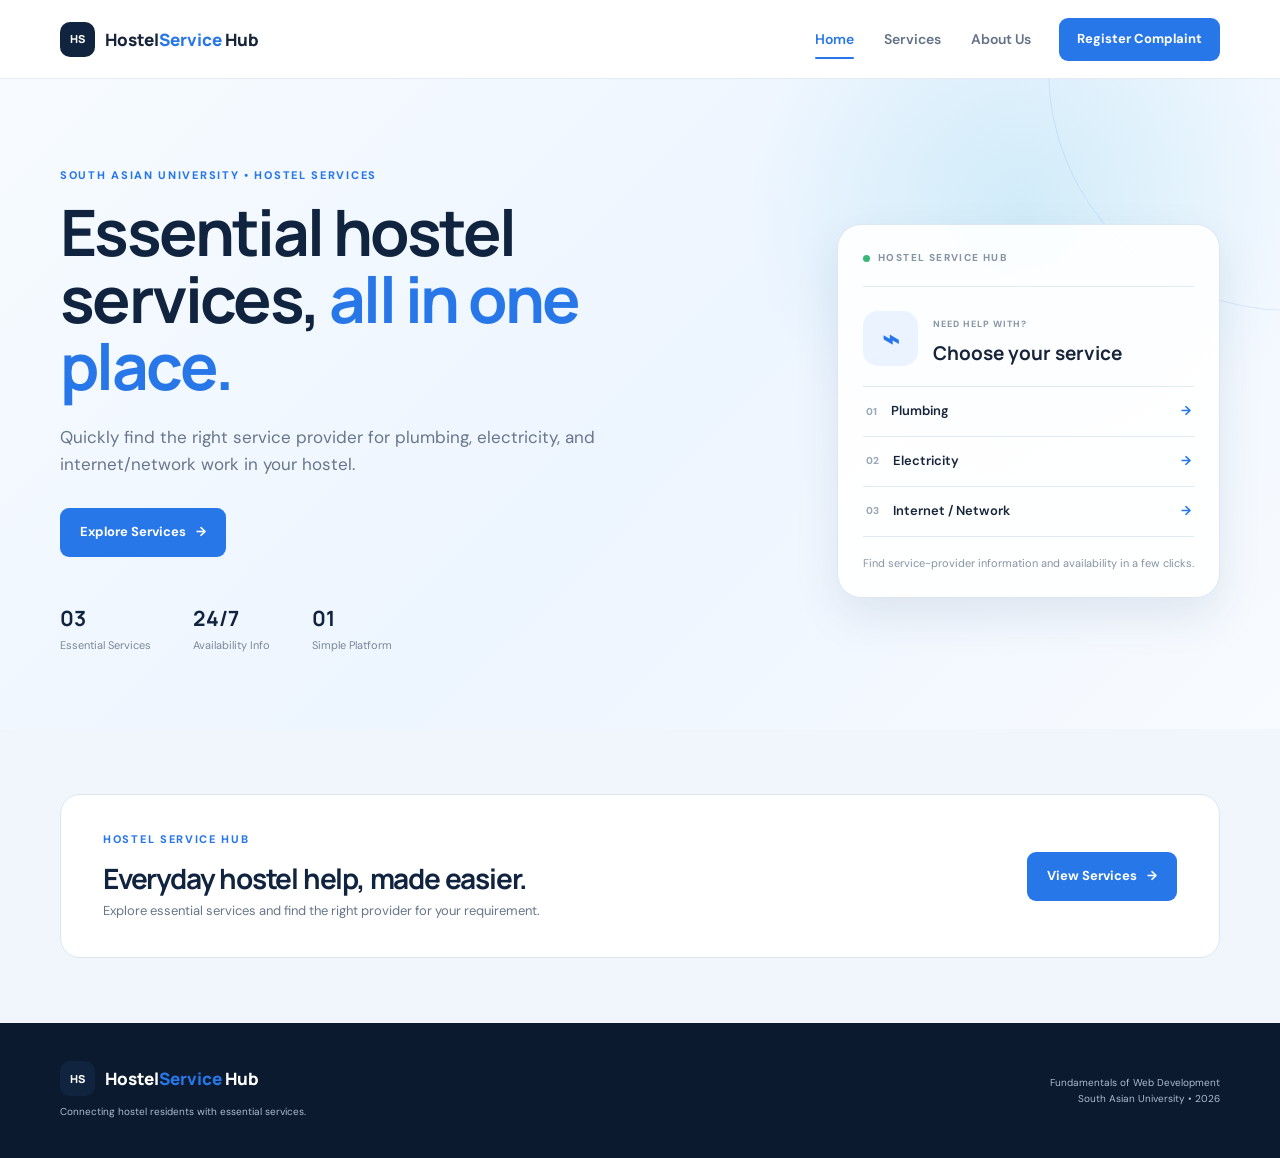
==== commit 19207352: "Update links to services and contact pages" ====
--- a/index.html
+++ b/index.html
@@ -29,8 +29,7 @@
       <h1>Essential hostel services, <span>all in one place.</span></h1>
       <p class="hero-text">Quickly find the right service provider for plumbing, electricity, and internet/network work in your hostel.</p>
       <div class="hero-actions">
-        <a href="services.html" class="primary-button">Explore Services <span>→</span></a>
-        <a href="contact.html" class="secondary-button">Contact Us</a>
+        <a href="pages/services.html" class="primary-button">Explore Services <span>→</span></a>
       </div>
       <div class="hero-stats">
         <div><strong>03</strong><span>Essential Services</span></div>
@@ -53,7 +52,7 @@
 <section class="contact-section">
   <div class="container contact-box">
     <div><p class="eyebrow">HOSTEL SERVICE HUB</p><h2>Everyday hostel help, made easier.</h2><p>Explore essential services and find the right provider for your requirement.</p></div>
-    <a href="services.html" class="primary-button">View Services <span>→</span></a>
+    <a href="pages/services.html" class="primary-button">View Services <span>→</span></a>
   </div>
 </section>
 
